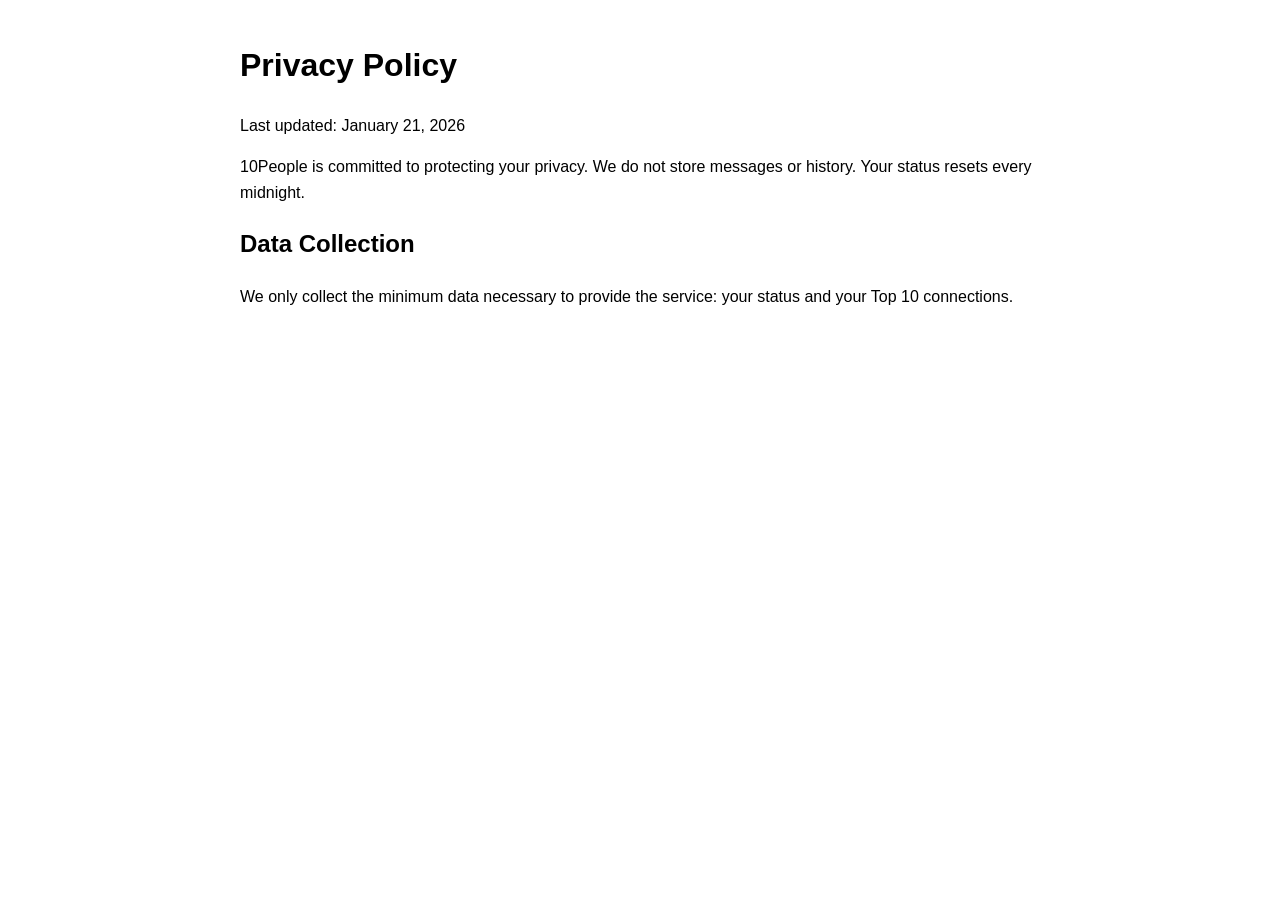
==== privacy.html @ 8b4cac40 "Initial 10People website deployment to root" ====
<!DOCTYPE html>
<html lang="en">
<head>
    <meta charset="UTF-8">
    <title>Privacy Policy - 10People</title>
    <style>body{font-family:sans-serif;line-height:1.6;max-width:800px;margin:40px auto;padding:0 20px;}</style>
</head>
<body>
    <h1>Privacy Policy</h1>
    <p>Last updated: January 21, 2026</p>
    <p>10People is committed to protecting your privacy. We do not store messages or history. Your status resets every midnight.</p>
    <h2>Data Collection</h2>
    <p>We only collect the minimum data necessary to provide the service: your status and your Top 10 connections.</p>
</body>
</html>
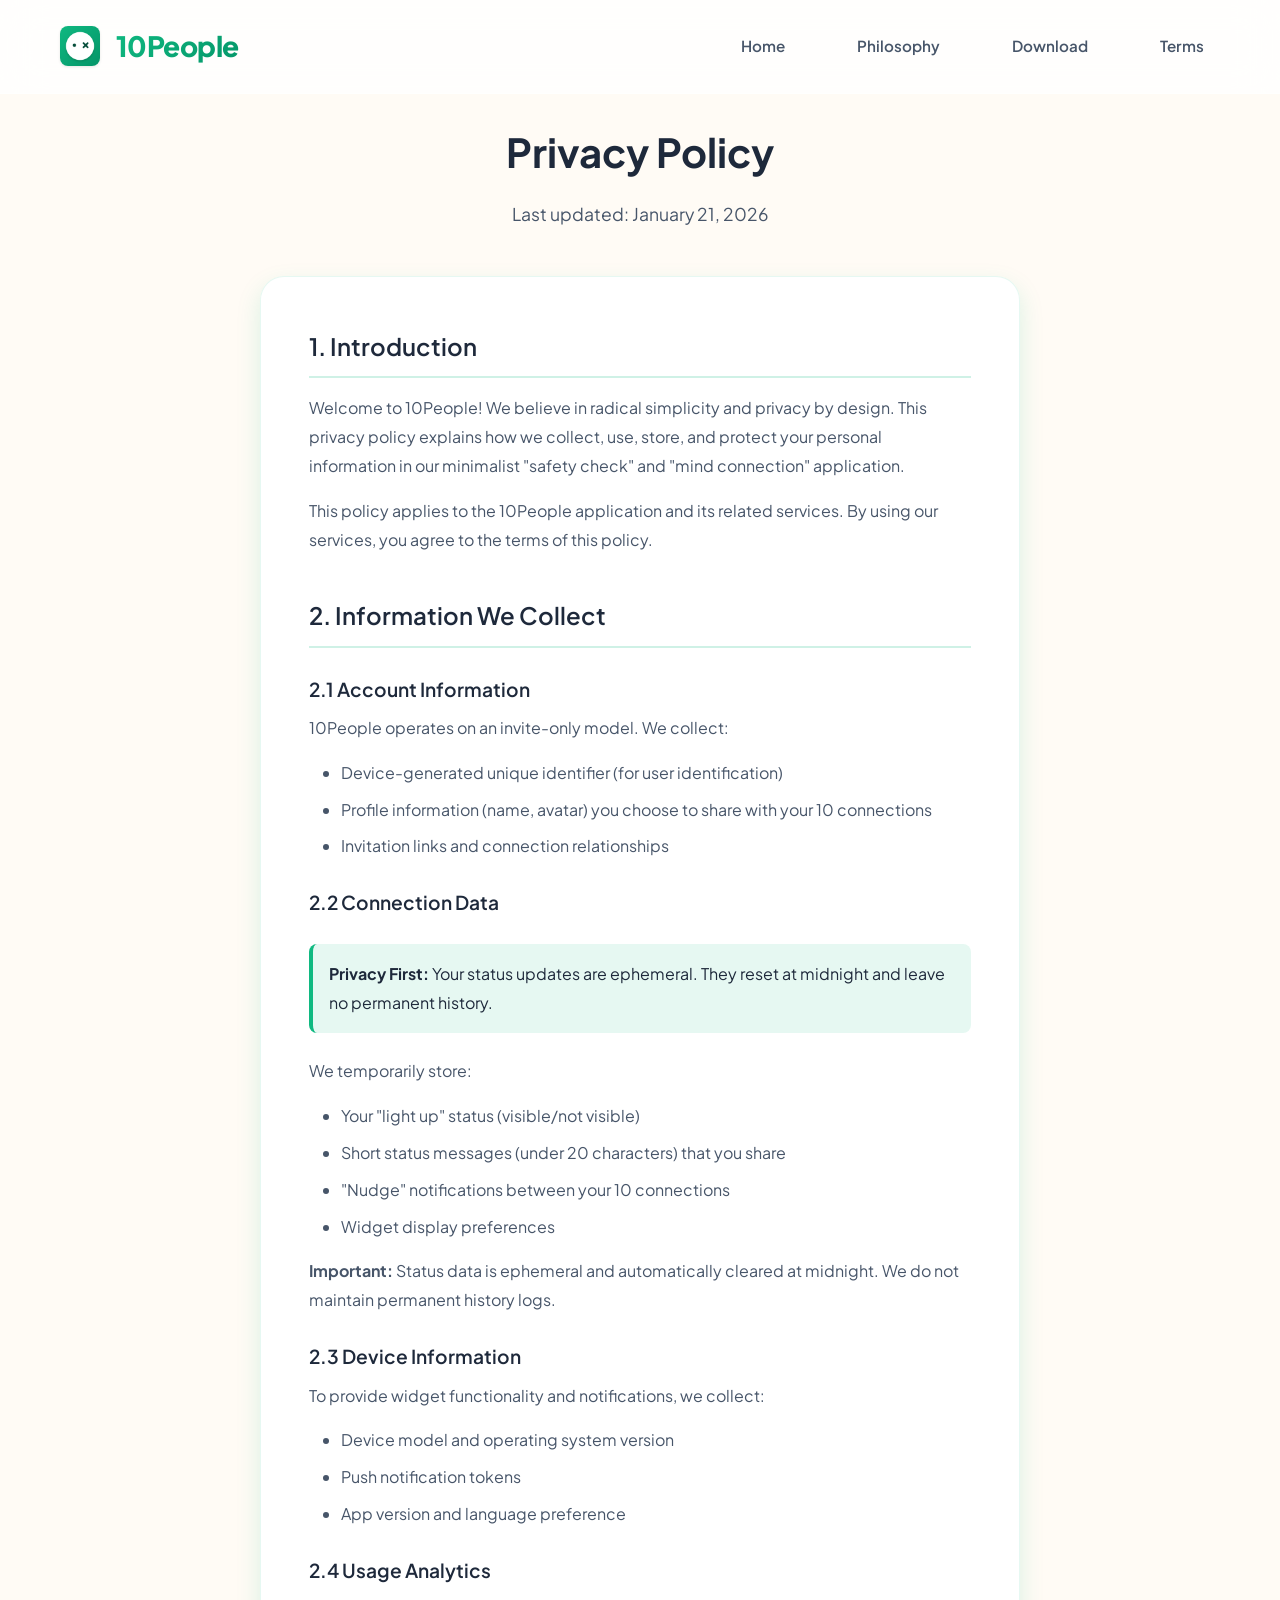
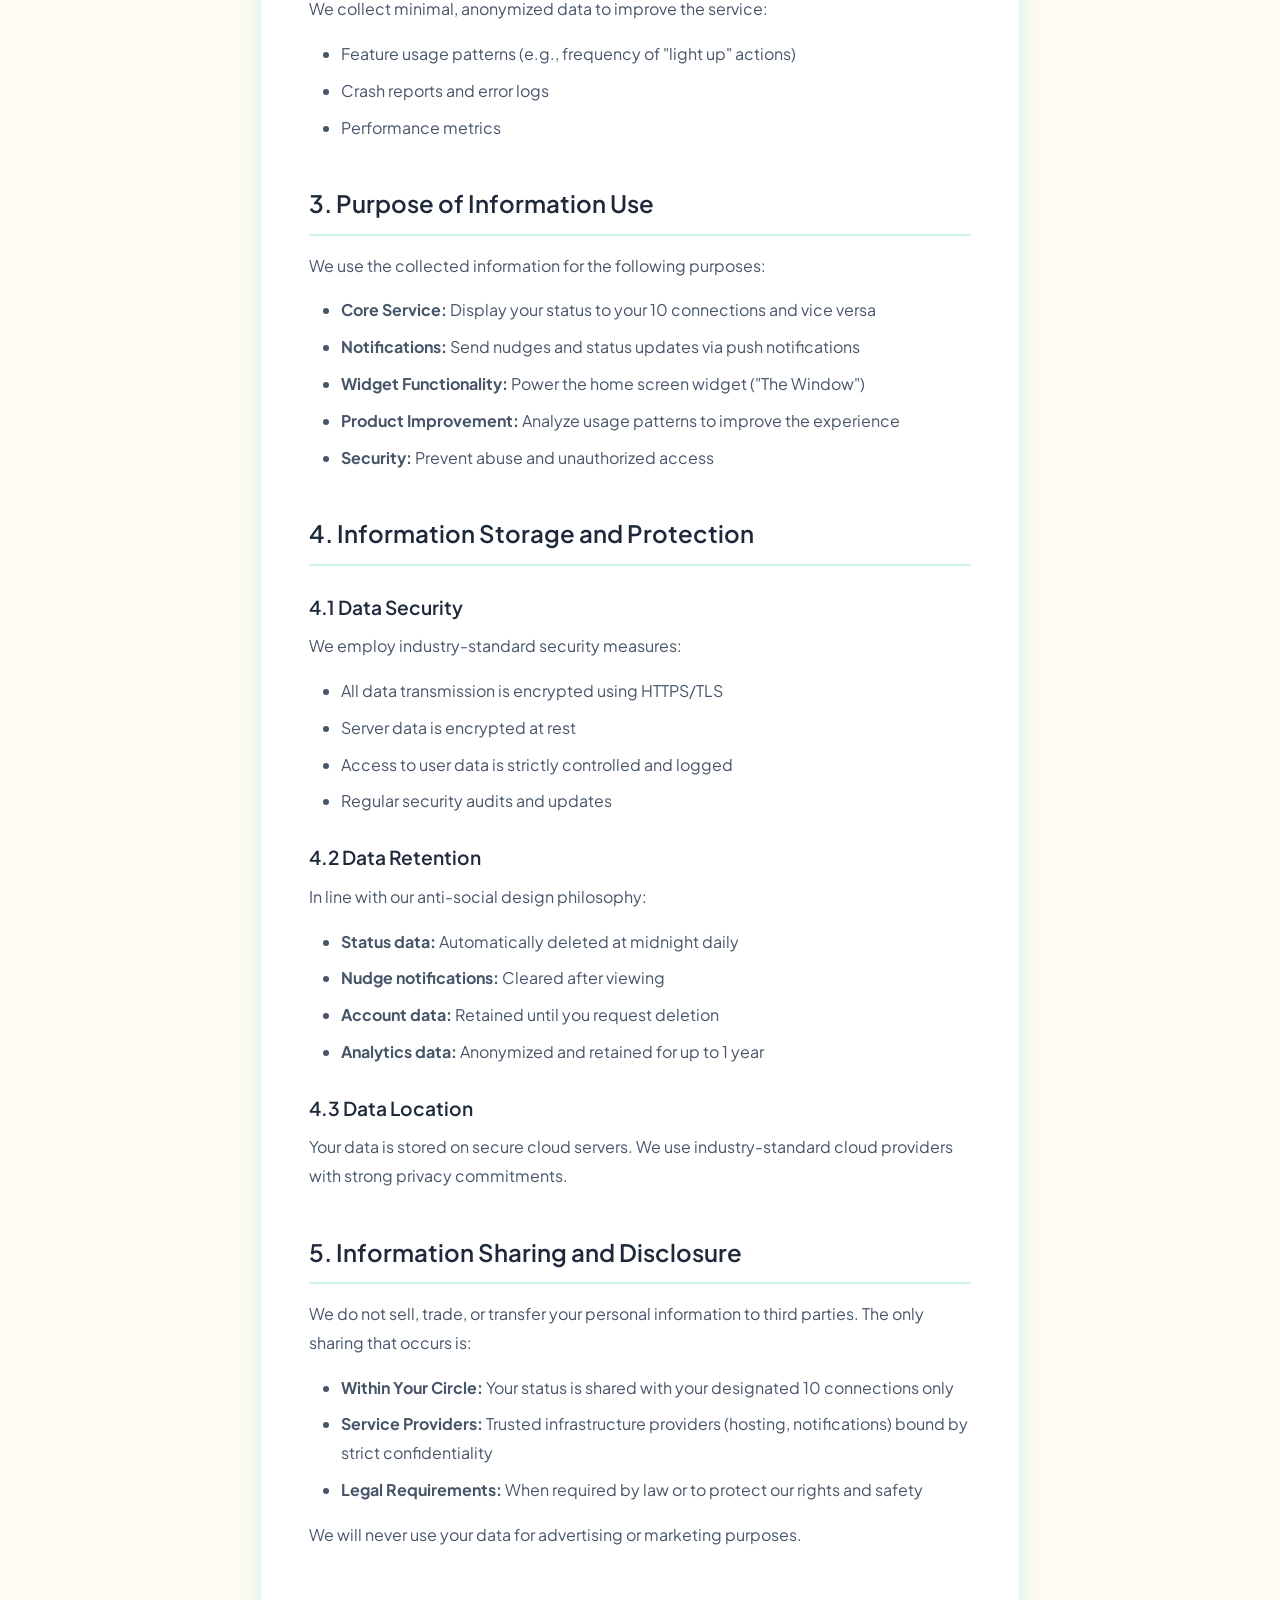
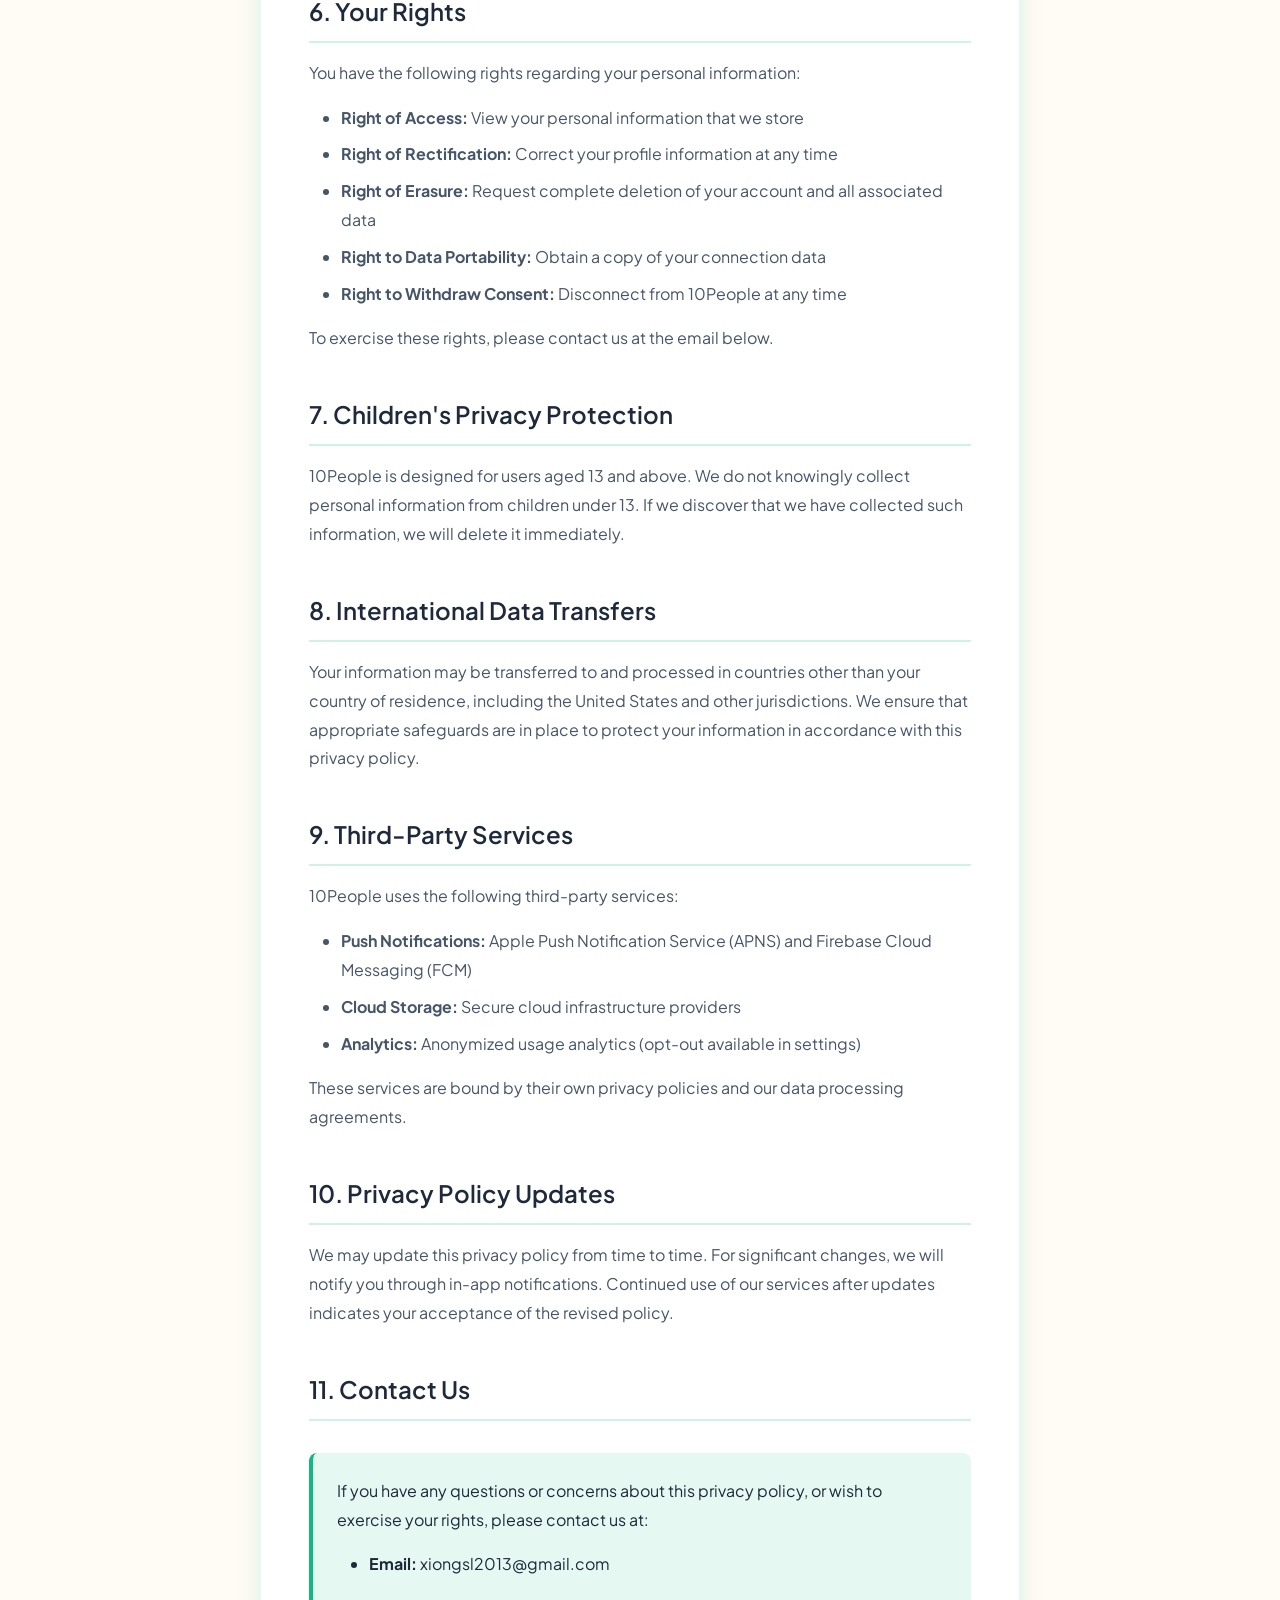
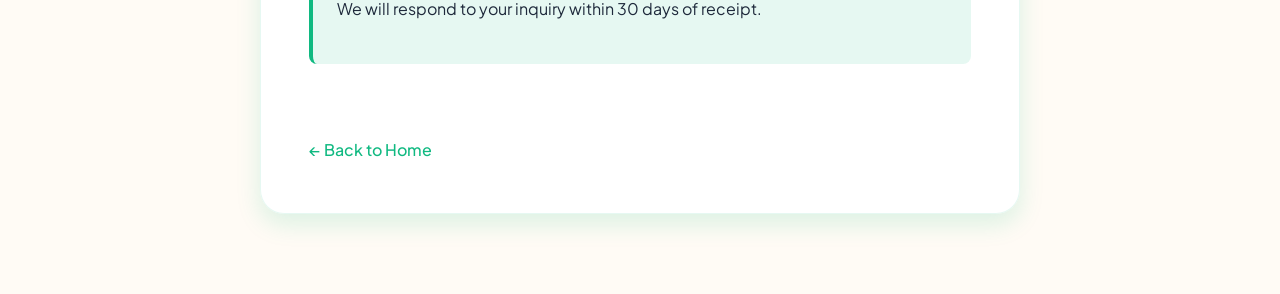
==== commit c769e8b4: "Add Privacy Policy and Terms of Service pages for 10People - Created privacy.html with 10People-spec" ====
--- a/privacy.html
+++ b/privacy.html
@@ -2,14 +2,318 @@
 <html lang="en">
 <head>
     <meta charset="UTF-8">
+    <meta name="viewport" content="width=device-width, initial-scale=1.0">
     <title>Privacy Policy - 10People</title>
-    <style>body{font-family:sans-serif;line-height:1.6;max-width:800px;margin:40px auto;padding:0 20px;}</style>
+    <meta name="description" content="10People Privacy Policy - Learn how we collect, use and protect your personal information">
+    <link rel="preconnect" href="https://fonts.googleapis.com">
+    <link rel="preconnect" href="https://fonts.gstatic.com" crossorigin>
+    <link href="https://fonts.googleapis.com/css2?family=Plus+Jakarta+Sans:wght@400;500;600;700;800&display=swap" rel="stylesheet">
+    <link rel="stylesheet" href="styles.css">
+    <link rel="icon" type="image/png" href="assets/icon/app_icon.png">
+    <style>
+        .privacy-container {
+            max-width: 800px;
+            margin: 0 auto;
+            padding: 120px 20px 80px;
+        }
+        
+        .privacy-header {
+            text-align: center;
+            margin-bottom: 3rem;
+        }
+        
+        .privacy-title {
+            font-size: 2.5rem;
+            font-weight: 700;
+            color: var(--text-primary);
+            margin-bottom: 1rem;
+        }
+        
+        .privacy-subtitle {
+            font-size: 1.1rem;
+            color: var(--text-secondary);
+        }
+        
+        .privacy-content {
+            background: rgba(255, 255, 255, 0.95);
+            backdrop-filter: blur(20px);
+            padding: 3rem;
+            border-radius: var(--border-radius-lg);
+            box-shadow: var(--shadow-lg);
+            line-height: 1.8;
+            border: 1px solid rgba(16, 185, 129, 0.1);
+            color: var(--text-secondary);
+        }
+        
+        .privacy-section {
+            margin-bottom: 2.5rem;
+        }
+        
+        .privacy-section h2 {
+            font-size: 1.5rem;
+            font-weight: 600;
+            color: var(--text-primary);
+            margin-bottom: 1rem;
+            padding-bottom: 0.5rem;
+            border-bottom: 2px solid rgba(16, 185, 129, 0.2);
+        }
+        
+        .privacy-section h3 {
+            font-size: 1.2rem;
+            font-weight: 600;
+            color: var(--text-primary);
+            margin: 1.5rem 0 0.5rem;
+        }
+        
+        .privacy-section p {
+            margin-bottom: 1rem;
+        }
+        
+        .privacy-section ul {
+            margin: 1rem 0;
+            padding-left: 2rem;
+        }
+        
+        .privacy-section li {
+            margin-bottom: 0.5rem;
+        }
+        
+        .highlight {
+            background-color: rgba(16, 185, 129, 0.1);
+            padding: 1rem;
+            border-radius: 8px;
+            border-left: 4px solid var(--primary-color);
+            margin: 1.5rem 0;
+            color: var(--text-primary);
+        }
+        
+        .contact-info {
+            background-color: rgba(16, 185, 129, 0.1);
+            padding: 1.5rem;
+            border-radius: 8px;
+            border-left: 4px solid var(--primary-color);
+            margin: 2rem 0;
+            color: var(--text-primary);
+        }
+        
+        .back-link {
+            display: inline-block;
+            margin-top: 2rem;
+            color: var(--primary-color);
+            text-decoration: none;
+            font-weight: 500;
+        }
+        
+        .back-link:hover {
+            text-decoration: underline;
+        }
+        
+        @media (max-width: 768px) {
+            .privacy-container {
+                padding: 100px 15px 60px;
+            }
+            
+            .privacy-content {
+                padding: 2rem;
+            }
+            
+            .privacy-title {
+                font-size: 2rem;
+            }
+        }
+    </style>
 </head>
 <body>
-    <h1>Privacy Policy</h1>
-    <p>Last updated: January 21, 2026</p>
-    <p>10People is committed to protecting your privacy. We do not store messages or history. Your status resets every midnight.</p>
-    <h2>Data Collection</h2>
-    <p>We only collect the minimum data necessary to provide the service: your status and your Top 10 connections.</p>
+    <!-- Navbar -->
+    <nav class="navbar">
+        <div class="nav-container">
+            <div class="nav-logo">
+                <img src="assets/icon/app_icon.png" alt="10People" class="logo-img">
+                <span class="logo-text">10People</span>
+            </div>
+            <div class="nav-menu">
+                <a href="index.html" class="nav-link">Home</a>
+                <a href="index.html#features" class="nav-link">Philosophy</a>
+                <a href="index.html#download" class="nav-link">Download</a>
+                <a href="terms.html" class="nav-link">Terms</a>
+            </div>
+        </div>
+    </nav>
+
+    <div class="privacy-container">
+        <div class="privacy-header">
+            <h1 class="privacy-title">Privacy Policy</h1>
+            <p class="privacy-subtitle">Last updated: January 21, 2026</p>
+        </div>
+
+        <div class="privacy-content">
+            <div class="privacy-section">
+                <h2>1. Introduction</h2>
+                <p>
+                    Welcome to 10People! We believe in radical simplicity and privacy by design. 
+                    This privacy policy explains how we collect, use, store, and protect your personal information 
+                    in our minimalist "safety check" and "mind connection" application.
+                </p>
+                <p>
+                    This policy applies to the 10People application and its related services. By using our services, 
+                    you agree to the terms of this policy.
+                </p>
+            </div>
+
+            <div class="privacy-section">
+                <h2>2. Information We Collect</h2>
+                
+                <h3>2.1 Account Information</h3>
+                <p>10People operates on an invite-only model. We collect:</p>
+                <ul>
+                    <li>Device-generated unique identifier (for user identification)</li>
+                    <li>Profile information (name, avatar) you choose to share with your 10 connections</li>
+                    <li>Invitation links and connection relationships</li>
+                </ul>
+
+                <h3>2.2 Connection Data</h3>
+                <div class="highlight">
+                    <strong>Privacy First:</strong> Your status updates are ephemeral. They reset at midnight and leave no permanent history.
+                </div>
+                <p>We temporarily store:</p>
+                <ul>
+                    <li>Your "light up" status (visible/not visible)</li>
+                    <li>Short status messages (under 20 characters) that you share</li>
+                    <li>"Nudge" notifications between your 10 connections</li>
+                    <li>Widget display preferences</li>
+                </ul>
+                <p><strong>Important:</strong> Status data is ephemeral and automatically cleared at midnight. We do not maintain permanent history logs.</p>
+
+                <h3>2.3 Device Information</h3>
+                <p>To provide widget functionality and notifications, we collect:</p>
+                <ul>
+                    <li>Device model and operating system version</li>
+                    <li>Push notification tokens</li>
+                    <li>App version and language preference</li>
+                </ul>
+
+                <h3>2.4 Usage Analytics</h3>
+                <p>We collect minimal, anonymized data to improve the service:</p>
+                <ul>
+                    <li>Feature usage patterns (e.g., frequency of "light up" actions)</li>
+                    <li>Crash reports and error logs</li>
+                    <li>Performance metrics</li>
+                </ul>
+            </div>
+
+            <div class="privacy-section">
+                <h2>3. Purpose of Information Use</h2>
+                <p>We use the collected information for the following purposes:</p>
+                <ul>
+                    <li><strong>Core Service:</strong> Display your status to your 10 connections and vice versa</li>
+                    <li><strong>Notifications:</strong> Send nudges and status updates via push notifications</li>
+                    <li><strong>Widget Functionality:</strong> Power the home screen widget ("The Window")</li>
+                    <li><strong>Product Improvement:</strong> Analyze usage patterns to improve the experience</li>
+                    <li><strong>Security:</strong> Prevent abuse and unauthorized access</li>
+                </ul>
+            </div>
+
+            <div class="privacy-section">
+                <h2>4. Information Storage and Protection</h2>
+                
+                <h3>4.1 Data Security</h3>
+                <p>We employ industry-standard security measures:</p>
+                <ul>
+                    <li>All data transmission is encrypted using HTTPS/TLS</li>
+                    <li>Server data is encrypted at rest</li>
+                    <li>Access to user data is strictly controlled and logged</li>
+                    <li>Regular security audits and updates</li>
+                </ul>
+
+                <h3>4.2 Data Retention</h3>
+                <p>In line with our anti-social design philosophy:</p>
+                <ul>
+                    <li><strong>Status data:</strong> Automatically deleted at midnight daily</li>
+                    <li><strong>Nudge notifications:</strong> Cleared after viewing</li>
+                    <li><strong>Account data:</strong> Retained until you request deletion</li>
+                    <li><strong>Analytics data:</strong> Anonymized and retained for up to 1 year</li>
+                </ul>
+
+                <h3>4.3 Data Location</h3>
+                <p>Your data is stored on secure cloud servers. We use industry-standard cloud providers with strong privacy commitments.</p>
+            </div>
+
+            <div class="privacy-section">
+                <h2>5. Information Sharing and Disclosure</h2>
+                <p>We do not sell, trade, or transfer your personal information to third parties. The only sharing that occurs is:</p>
+                <ul>
+                    <li><strong>Within Your Circle:</strong> Your status is shared with your designated 10 connections only</li>
+                    <li><strong>Service Providers:</strong> Trusted infrastructure providers (hosting, notifications) bound by strict confidentiality</li>
+                    <li><strong>Legal Requirements:</strong> When required by law or to protect our rights and safety</li>
+                </ul>
+                <p>We will never use your data for advertising or marketing purposes.</p>
+            </div>
+
+            <div class="privacy-section">
+                <h2>6. Your Rights</h2>
+                <p>You have the following rights regarding your personal information:</p>
+                <ul>
+                    <li><strong>Right of Access:</strong> View your personal information that we store</li>
+                    <li><strong>Right of Rectification:</strong> Correct your profile information at any time</li>
+                    <li><strong>Right of Erasure:</strong> Request complete deletion of your account and all associated data</li>
+                    <li><strong>Right to Data Portability:</strong> Obtain a copy of your connection data</li>
+                    <li><strong>Right to Withdraw Consent:</strong> Disconnect from 10People at any time</li>
+                </ul>
+                <p>To exercise these rights, please contact us at the email below.</p>
+            </div>
+
+            <div class="privacy-section">
+                <h2>7. Children's Privacy Protection</h2>
+                <p>
+                    10People is designed for users aged 13 and above. We do not knowingly collect personal information 
+                    from children under 13. If we discover that we have collected such information, we will delete it immediately.
+                </p>
+            </div>
+
+            <div class="privacy-section">
+                <h2>8. International Data Transfers</h2>
+                <p>
+                    Your information may be transferred to and processed in countries other than your country of residence, 
+                    including the United States and other jurisdictions. We ensure that appropriate safeguards are in place 
+                    to protect your information in accordance with this privacy policy.
+                </p>
+            </div>
+
+            <div class="privacy-section">
+                <h2>9. Third-Party Services</h2>
+                <p>10People uses the following third-party services:</p>
+                <ul>
+                    <li><strong>Push Notifications:</strong> Apple Push Notification Service (APNS) and Firebase Cloud Messaging (FCM)</li>
+                    <li><strong>Cloud Storage:</strong> Secure cloud infrastructure providers</li>
+                    <li><strong>Analytics:</strong> Anonymized usage analytics (opt-out available in settings)</li>
+                </ul>
+                <p>These services are bound by their own privacy policies and our data processing agreements.</p>
+            </div>
+
+            <div class="privacy-section">
+                <h2>10. Privacy Policy Updates</h2>
+                <p>
+                    We may update this privacy policy from time to time. For significant changes, we will notify you 
+                    through in-app notifications. Continued use of our services after updates indicates your acceptance 
+                    of the revised policy.
+                </p>
+            </div>
+
+            <div class="privacy-section">
+                <h2>11. Contact Us</h2>
+                <div class="contact-info">
+                    <p>If you have any questions or concerns about this privacy policy, or wish to exercise your rights, please contact us at:</p>
+                    <ul>
+                        <li><strong>Email:</strong> xiongsl2013@gmail.com</li>
+                    </ul>
+                    <p>We will respond to your inquiry within 30 days of receipt.</p>
+                </div>
+            </div>
+
+            <a href="index.html" class="back-link">← Back to Home</a>
+        </div>
+    </div>
+
+    <script src="script.js"></script>
 </body>
 </html>
--- a/styles.css
+++ b/styles.css
@@ -0,0 +1,1013 @@
+/* 全局样式重置 */
+* {
+    margin: 0;
+    padding: 0;
+    box-sizing: border-box;
+}
+
+:root {
+    /* 10People 温暖明亮主题配色 */
+    --primary-color: #10B981;
+    --primary-dark: #059669;
+    --primary-light: #34D399;
+    --primary-gradient: linear-gradient(135deg, #10B981 0%, #059669 100%);
+    --secondary-gradient: linear-gradient(135deg, #34D399 0%, #10B981 100%);
+    --accent-gradient: linear-gradient(135deg, #F59E0B 0%, #D97706 100%);
+    --danger-gradient: linear-gradient(135deg, #EF4444 0%, #DC2626 100%);
+    --dark-gradient: linear-gradient(135deg, #0F172A 0%, #1E293B 100%);
+    --glass-bg: rgba(255, 255, 255, 0.1);
+    --glass-border: rgba(255, 255, 255, 0.2);
+    --text-primary: #1e293b;
+    --text-secondary: #475569;
+    --text-muted: #94a3b8;
+    --bg-primary: #ffffff;
+    --bg-secondary: #f8fafc;
+    --bg-dark: #0f172a;
+    --shadow-sm: 0 1px 3px rgba(0, 0, 0, 0.1);
+    --shadow-md: 0 4px 6px rgba(16, 185, 129, 0.1);
+    --shadow-lg: 0 10px 25px rgba(16, 185, 129, 0.15);
+    --shadow-xl: 0 20px 40px rgba(16, 185, 129, 0.2);
+    --border-radius: 16px;
+    --border-radius-sm: 8px;
+    --border-radius-lg: 24px;
+}
+
+body {
+    font-family: 'Plus Jakarta Sans', -apple-system, BlinkMacSystemFont, 'Segoe UI', 'Roboto', 'Oxygen', 'Ubuntu', 'Cantarell', sans-serif;
+    line-height: 1.6;
+    color: var(--text-primary);
+    background: #FFFBF5;
+    overflow-x: hidden;
+}
+
+.container {
+    max-width: 1200px;
+    margin: 0 auto;
+    padding: 0 20px;
+}
+
+/* 导航栏样式 */
+.navbar {
+    position: fixed;
+    top: 0;
+    left: 0;
+    right: 0;
+    background: rgba(255, 255, 255, 0.8);
+    backdrop-filter: blur(20px);
+    -webkit-backdrop-filter: blur(20px);
+    border-bottom: 1px solid rgba(255, 255, 255, 0.2);
+    z-index: 1000;
+    padding: 1.5rem 0;
+    transition: all 0.3s ease;
+}
+
+.navbar.scrolled {
+    background: rgba(255, 255, 255, 0.95);
+    box-shadow: var(--shadow-md);
+    padding: 1rem 0;
+}
+
+.nav-container {
+    max-width: 1200px;
+    margin: 0 auto;
+    padding: 0 20px;
+    display: flex;
+    justify-content: space-between;
+    align-items: center;
+}
+
+.nav-logo {
+    display: flex;
+    align-items: center;
+    gap: 16px;
+    transition: transform 0.3s ease;
+}
+
+.nav-logo:hover {
+    transform: scale(1.05);
+}
+
+.logo-img {
+    width: 40px;
+    height: 40px;
+    border-radius: var(--border-radius-sm);
+    box-shadow: var(--shadow-sm);
+    transition: all 0.3s ease;
+}
+
+.logo-img:hover {
+    box-shadow: var(--shadow-md);
+    transform: rotate(5deg);
+}
+
+.logo-text {
+    font-size: 1.75rem;
+    font-weight: 800;
+    background: var(--primary-gradient);
+    -webkit-background-clip: text;
+    -webkit-text-fill-color: transparent;
+    background-clip: text;
+    letter-spacing: -0.02em;
+}
+
+.nav-menu {
+    display: flex;
+    gap: 2.5rem;
+    align-items: center;
+}
+
+.nav-link {
+    text-decoration: none;
+    color: var(--text-secondary);
+    font-weight: 600;
+    font-size: 0.95rem;
+    position: relative;
+    transition: all 0.3s ease;
+    padding: 0.5rem 1rem;
+    border-radius: var(--border-radius-sm);
+}
+
+.nav-link:hover {
+    color: var(--primary-color);
+    background: rgba(16, 185, 129, 0.1);
+    transform: translateY(-2px);
+}
+
+.nav-link::after {
+    content: '';
+    position: absolute;
+    bottom: -2px;
+    left: 50%;
+    width: 0;
+    height: 2px;
+    background: var(--primary-gradient);
+    transition: all 0.3s ease;
+    transform: translateX(-50%);
+}
+
+.nav-link:hover::after {
+    width: 80%;
+}
+
+/* 英雄区域样式 */
+.hero {
+    padding: 140px 0 100px;
+    text-align: center;
+    background: linear-gradient(135deg, #10B981 0%, #059669 50%, #34D399 100%);
+    color: white;
+    position: relative;
+    overflow: hidden;
+}
+
+.hero::before {
+    content: '';
+    position: absolute;
+    top: 0;
+    left: 0;
+    right: 0;
+    bottom: 0;
+    background: url('data:image/svg+xml,<svg xmlns="http://www.w3.org/2000/svg" viewBox="0 0 100 100"><defs><pattern id="ai-pattern" width="50" height="50" patternUnits="userSpaceOnUse"><circle cx="25" cy="25" r="2" fill="rgba(255,255,255,0.1)"/><circle cx="10" cy="10" r="1" fill="rgba(255,255,255,0.1)"/><circle cx="40" cy="15" r="1.5" fill="rgba(255,255,255,0.1)"/><circle cx="15" cy="40" r="1" fill="rgba(255,255,255,0.1)"/><circle cx="35" cy="35" r="0.5" fill="rgba(255,255,255,0.1)"/></pattern></defs><rect width="100" height="100" fill="url(%23ai-pattern)"/></svg>');
+    opacity: 0.4;
+    animation: neuralNetwork 15s ease-in-out infinite;
+}
+
+.hero::after {
+    content: '';
+    position: absolute;
+    top: 0;
+    left: 0;
+    right: 0;
+    bottom: 0;
+    background: linear-gradient(45deg, transparent 30%, rgba(255, 255, 255, 0.1) 50%, transparent 70%);
+    animation: dataFlow 8s ease-in-out infinite;
+    pointer-events: none;
+}
+
+@keyframes float {
+    0%, 100% { transform: translateY(0px) rotate(0deg); }
+    50% { transform: translateY(-20px) rotate(1deg); }
+}
+
+.hero-container {
+    max-width: 900px;
+    margin: 0 auto;
+    padding: 0 20px;
+    position: relative;
+    z-index: 2;
+}
+
+.hero-title {
+    font-size: 4rem;
+    font-weight: 900;
+    margin-bottom: 1.5rem;
+    letter-spacing: -0.03em;
+    background: linear-gradient(135deg, #ffffff 0%, #f0f9ff 100%);
+    -webkit-background-clip: text;
+    -webkit-text-fill-color: transparent;
+    background-clip: text;
+    text-shadow: 0 4px 8px rgba(0, 0, 0, 0.1);
+    animation: fadeInUp 1s ease-out;
+}
+
+.hero-subtitle {
+    font-size: 1.75rem;
+    font-weight: 500;
+    margin-bottom: 2.5rem;
+    opacity: 0.95;
+    color: rgba(255, 255, 255, 0.9);
+    animation: fadeInUp 1s ease-out 0.2s both;
+}
+
+.hero-description {
+    font-size: 1.2rem;
+    line-height: 1.8;
+    margin-bottom: 3.5rem;
+    opacity: 0.85;
+    max-width: 700px;
+    margin-left: auto;
+    margin-right: auto;
+    color: rgba(255, 255, 255, 0.9);
+    animation: fadeInUp 1s ease-out 0.4s both;
+}
+
+.hero-buttons {
+    display: flex;
+    gap: 1.5rem;
+    justify-content: center;
+    flex-wrap: wrap;
+    animation: fadeInUp 1s ease-out 0.6s both;
+}
+
+/* 按钮样式 */
+.btn {
+    display: inline-flex;
+    align-items: center;
+    justify-content: center;
+    padding: 16px 32px;
+    border-radius: var(--border-radius);
+    text-decoration: none;
+    font-weight: 700;
+    font-size: 1.1rem;
+    transition: all 0.4s cubic-bezier(0.4, 0, 0.2, 1);
+    border: none;
+    cursor: pointer;
+    position: relative;
+    overflow: hidden;
+    min-width: 160px;
+    box-shadow: var(--shadow-lg);
+}
+
+.btn::before {
+    content: '';
+    position: absolute;
+    top: 0;
+    left: -100%;
+    width: 100%;
+    height: 100%;
+    background: linear-gradient(90deg, transparent, rgba(255, 255, 255, 0.3), transparent);
+    transition: left 0.6s ease;
+}
+
+.btn::after {
+    content: '';
+    position: absolute;
+    top: 0;
+    left: 0;
+    right: 0;
+    bottom: 0;
+    background: linear-gradient(135deg, rgba(16, 185, 129, 0.1), rgba(52, 211, 153, 0.1));
+    opacity: 0;
+    transition: opacity 0.3s ease;
+    border-radius: var(--border-radius);
+}
+
+.btn:hover::before {
+    left: 100%;
+}
+
+.btn:hover::after {
+    opacity: 1;
+}
+
+.btn-primary {
+    background: var(--dark-gradient);
+    color: white;
+    border: 2px solid transparent;
+}
+
+.btn-primary:hover {
+    transform: translateY(-4px) scale(1.02);
+    box-shadow: var(--shadow-xl);
+    background: linear-gradient(135deg, #065F46 0%, #064E3B 100%);
+}
+
+.btn-secondary {
+    background: rgba(255, 255, 255, 0.1);
+    color: white;
+    border: 2px solid rgba(255, 255, 255, 0.3);
+    backdrop-filter: blur(10px);
+}
+
+.btn-secondary:hover {
+    background: rgba(255, 255, 255, 0.2);
+    border-color: rgba(255, 255, 255, 0.6);
+    transform: translateY(-4px) scale(1.02);
+    box-shadow: var(--shadow-xl);
+}
+
+/* 功能特性区域 */
+.features {
+    padding: 100px 0;
+    background: linear-gradient(135deg, #f8fafc 0%, #e2e8f0 100%);
+    position: relative;
+}
+
+.features::before {
+    content: '';
+    position: absolute;
+    top: 0;
+    left: 0;
+    right: 0;
+    bottom: 0;
+    background: url('data:image/svg+xml,<svg xmlns="http://www.w3.org/2000/svg" viewBox="0 0 100 100"><defs><pattern id="dots" width="20" height="20" patternUnits="userSpaceOnUse"><circle cx="10" cy="10" r="1" fill="rgba(16,185,129,0.1)"/></pattern></defs><rect width="100" height="100" fill="url(%23dots)"/></svg>');
+    opacity: 0.5;
+}
+
+.section-title {
+    font-size: 3rem;
+    font-weight: 800;
+    text-align: center;
+    margin-bottom: 1.5rem;
+    background: var(--primary-gradient);
+    -webkit-background-clip: text;
+    -webkit-text-fill-color: transparent;
+    background-clip: text;
+    letter-spacing: -0.02em;
+    position: relative;
+    z-index: 2;
+}
+
+.section-subtitle {
+    font-size: 1.3rem;
+    text-align: center;
+    color: var(--text-secondary);
+    margin-bottom: 5rem;
+    font-weight: 500;
+    position: relative;
+    z-index: 2;
+}
+
+.features-grid {
+    display: grid;
+    grid-template-columns: repeat(auto-fit, minmax(380px, 1fr));
+    gap: 2.5rem;
+    margin-top: 4rem;
+    position: relative;
+    z-index: 2;
+}
+
+.feature-card {
+    background: rgba(255, 255, 255, 0.9);
+    backdrop-filter: blur(20px);
+    padding: 2.5rem;
+    border-radius: var(--border-radius-lg);
+    box-shadow: var(--shadow-lg);
+    transition: all 0.4s cubic-bezier(0.4, 0, 0.2, 1);
+    border: 1px solid rgba(255, 255, 255, 0.2);
+    position: relative;
+    overflow: hidden;
+}
+
+.feature-card::before {
+    content: '';
+    position: absolute;
+    top: 0;
+    left: 0;
+    right: 0;
+    height: 4px;
+    background: var(--primary-gradient);
+    transform: scaleX(0);
+    transition: transform 0.4s ease;
+}
+
+.feature-card:hover::before {
+    transform: scaleX(1);
+}
+
+.feature-card:hover {
+    transform: translateY(-8px) scale(1.02);
+    box-shadow: var(--shadow-xl);
+    background: rgba(255, 255, 255, 0.95);
+}
+
+.feature-icon {
+    width: 80px;
+    height: 80px;
+    background: var(--primary-gradient);
+    border-radius: var(--border-radius);
+    display: flex;
+    align-items: center;
+    justify-content: center;
+    margin-bottom: 2rem;
+    color: white;
+    box-shadow: var(--shadow-md);
+    transition: all 0.3s ease;
+    position: relative;
+    overflow: hidden;
+}
+
+.feature-icon::before {
+    content: '';
+    position: absolute;
+    top: -50%;
+    left: -50%;
+    width: 200%;
+    height: 200%;
+    background: linear-gradient(45deg, transparent, rgba(255, 255, 255, 0.1), transparent);
+    transform: rotate(45deg);
+    transition: all 0.6s ease;
+    opacity: 0;
+}
+
+.feature-icon::after {
+    content: '';
+    position: absolute;
+    top: 0;
+    left: 0;
+    right: 0;
+    bottom: 0;
+    border-radius: var(--border-radius);
+    background: linear-gradient(135deg, rgba(102, 126, 234, 0.2), rgba(240, 147, 251, 0.2));
+    opacity: 0;
+    transition: opacity 0.3s ease;
+}
+
+.feature-card:hover .feature-icon::before {
+    opacity: 1;
+    transform: rotate(45deg) translate(100%, 100%);
+}
+
+.feature-card:hover .feature-icon::after {
+    opacity: 1;
+}
+
+.feature-card:hover .feature-icon {
+    transform: scale(1.1) rotate(5deg);
+    box-shadow: 0 0 30px rgba(102, 126, 234, 0.4), var(--shadow-lg);
+    animation: aiGlow 2s ease-in-out infinite;
+}
+
+.feature-title {
+    font-size: 1.6rem;
+    font-weight: 700;
+    margin-bottom: 1.2rem;
+    color: var(--text-primary);
+    letter-spacing: -0.01em;
+}
+
+.feature-description {
+    color: var(--text-secondary);
+    line-height: 1.7;
+    font-size: 1rem;
+}
+
+/* 下载区域 */
+.download {
+    padding: 100px 0;
+    background: var(--bg-dark);
+    color: white;
+    position: relative;
+    overflow: hidden;
+}
+
+.download::before {
+    content: '';
+    position: absolute;
+    top: 0;
+    left: 0;
+    right: 0;
+    bottom: 0;
+    background: linear-gradient(135deg, #1a202c 0%, #2d3748 50%, #4a5568 100%);
+    opacity: 0.9;
+}
+
+.download .section-title {
+    color: white;
+    background: linear-gradient(135deg, #ffffff 0%, #e2e8f0 100%);
+    -webkit-background-clip: text;
+    -webkit-text-fill-color: transparent;
+    background-clip: text;
+}
+
+.download .section-subtitle {
+    color: rgba(255, 255, 255, 0.8);
+}
+
+.download-grid {
+    display: grid;
+    grid-template-columns: repeat(auto-fit, minmax(300px, 1fr));
+    gap: 3rem;
+    margin-top: 4rem;
+    max-width: 800px;
+    margin-left: auto;
+    margin-right: auto;
+    position: relative;
+    z-index: 2;
+}
+
+.download-card {
+    background: rgba(255, 255, 255, 0.1);
+    backdrop-filter: blur(20px);
+    padding: 3rem 2rem;
+    border-radius: var(--border-radius-lg);
+    text-align: center;
+    border: 1px solid rgba(255, 255, 255, 0.2);
+    transition: all 0.4s cubic-bezier(0.4, 0, 0.2, 1);
+    position: relative;
+    overflow: hidden;
+}
+
+.download-card::before {
+    content: '';
+    position: absolute;
+    top: 0;
+    left: 0;
+    right: 0;
+    bottom: 0;
+    background: var(--accent-gradient);
+    opacity: 0;
+    transition: opacity 0.4s ease;
+}
+
+.download-card:hover::before {
+    opacity: 0.1;
+}
+
+.download-card:hover {
+    transform: translateY(-8px) scale(1.05);
+    box-shadow: 0 25px 50px rgba(0, 0, 0, 0.3);
+    background: rgba(255, 255, 255, 0.15);
+    border-color: rgba(255, 255, 255, 0.3);
+}
+
+.download-icon {
+    width: 80px;
+    height: 80px;
+    background: var(--accent-gradient);
+    border-radius: var(--border-radius);
+    display: flex;
+    align-items: center;
+    justify-content: center;
+    margin: 0 auto 2rem;
+    color: white;
+    box-shadow: var(--shadow-lg);
+    transition: all 0.3s ease;
+    position: relative;
+    z-index: 2;
+}
+
+.download-card:hover .download-icon {
+    transform: scale(1.1) rotate(10deg);
+    box-shadow: 0 0 40px rgba(79, 172, 254, 0.5), var(--shadow-xl);
+    animation: aiGlow 3s ease-in-out infinite;
+}
+
+.download-card h3 {
+    font-size: 1.8rem;
+    font-weight: 700;
+    margin-bottom: 0.8rem;
+    color: white;
+    position: relative;
+    z-index: 2;
+}
+
+.download-card p {
+    color: rgba(255, 255, 255, 0.8);
+    margin-bottom: 2rem;
+    font-size: 1.1rem;
+    position: relative;
+    z-index: 2;
+}
+
+/* How It Works Section */
+.how-it-works {
+    padding: 100px 0;
+    background: var(--bg-primary);
+    position: relative;
+}
+
+.steps-grid {
+    display: grid;
+    grid-template-columns: repeat(auto-fit, minmax(300px, 1fr));
+    gap: 3rem;
+    margin-top: 4rem;
+    margin-bottom: 5rem;
+}
+
+.step-card {
+    background: rgba(255, 255, 255, 0.9);
+    backdrop-filter: blur(20px);
+    padding: 3rem 2rem;
+    border-radius: var(--border-radius-lg);
+    box-shadow: var(--shadow-lg);
+    transition: all 0.4s cubic-bezier(0.4, 0, 0.2, 1);
+    border: 1px solid rgba(255, 255, 255, 0.2);
+    text-align: center;
+    position: relative;
+    overflow: hidden;
+}
+
+.step-card::before {
+    content: '';
+    position: absolute;
+    top: 0;
+    left: 0;
+    right: 0;
+    height: 4px;
+    background: var(--primary-gradient);
+    transform: scaleX(0);
+    transition: transform 0.4s ease;
+}
+
+.step-card:hover::before {
+    transform: scaleX(1);
+}
+
+.step-card:hover {
+    transform: translateY(-8px) scale(1.02);
+    box-shadow: var(--shadow-xl);
+}
+
+.step-number {
+    width: 60px;
+    height: 60px;
+    background: var(--primary-gradient);
+    border-radius: 50%;
+    display: flex;
+    align-items: center;
+    justify-content: center;
+    margin: 0 auto 1.5rem;
+    color: white;
+    font-size: 1.8rem;
+    font-weight: 800;
+    box-shadow: var(--shadow-md);
+    transition: all 0.3s ease;
+}
+
+.step-card:hover .step-number {
+    transform: scale(1.1) rotate(360deg);
+    box-shadow: var(--shadow-lg);
+}
+
+.step-title {
+    font-size: 1.6rem;
+    font-weight: 700;
+    margin-bottom: 1rem;
+    color: var(--text-primary);
+}
+
+.step-description {
+    color: var(--text-secondary);
+    line-height: 1.7;
+    font-size: 1rem;
+}
+
+.viral-section {
+    background: linear-gradient(135deg, rgba(16, 185, 129, 0.1) 0%, rgba(52, 211, 153, 0.1) 100%);
+    padding: 3rem;
+    border-radius: var(--border-radius-lg);
+    text-align: center;
+    border: 2px solid rgba(16, 185, 129, 0.2);
+    margin-top: 4rem;
+}
+
+.viral-title {
+    font-size: 2rem;
+    font-weight: 800;
+    margin-bottom: 1.5rem;
+    background: var(--primary-gradient);
+    -webkit-background-clip: text;
+    -webkit-text-fill-color: transparent;
+    background-clip: text;
+}
+
+.viral-description {
+    font-size: 1.2rem;
+    line-height: 1.8;
+    color: var(--text-secondary);
+    max-width: 800px;
+    margin: 0 auto;
+}
+
+/* 页脚样式 */
+.footer {
+    background: var(--dark-gradient);
+    color: white;
+    padding: 4rem 0 2rem;
+    position: relative;
+    overflow: hidden;
+}
+
+.footer::before {
+    content: '';
+    position: absolute;
+    top: 0;
+    left: 0;
+    right: 0;
+    bottom: 0;
+    background: url('data:image/svg+xml,<svg xmlns="http://www.w3.org/2000/svg" viewBox="0 0 100 100"><defs><pattern id="footer-dots" width="10" height="10" patternUnits="userSpaceOnUse"><circle cx="5" cy="5" r="0.5" fill="rgba(255,255,255,0.1)"/></pattern></defs><rect width="100" height="100" fill="url(%23footer-dots)"/></svg>');
+    opacity: 0.3;
+}
+
+.footer-content {
+    display: flex;
+    justify-content: space-between;
+    align-items: center;
+    margin-bottom: 3rem;
+    position: relative;
+    z-index: 2;
+}
+
+.footer-logo {
+    display: flex;
+    align-items: center;
+    gap: 16px;
+}
+
+.footer-logo .logo-text {
+    color: white;
+    font-size: 1.5rem;
+    font-weight: 800;
+}
+
+.footer-logo .logo-img {
+    width: 40px;
+    height: 40px;
+    border-radius: var(--border-radius-sm);
+    box-shadow: var(--shadow-md);
+}
+
+.footer-links {
+    display: flex;
+    gap: 2.5rem;
+}
+
+.footer-links a {
+    color: rgba(255, 255, 255, 0.8);
+    text-decoration: none;
+    font-weight: 500;
+    transition: all 0.3s ease;
+    padding: 0.5rem 1rem;
+    border-radius: var(--border-radius-sm);
+}
+
+.footer-links a:hover {
+    color: white;
+    background: rgba(255, 255, 255, 0.1);
+    transform: translateY(-2px);
+}
+
+.footer-bottom {
+    text-align: center;
+    padding-top: 2rem;
+    border-top: 1px solid rgba(255, 255, 255, 0.2);
+    color: rgba(255, 255, 255, 0.6);
+    position: relative;
+    z-index: 2;
+}
+
+/* 响应式设计 */
+@media (max-width: 768px) {
+    .nav-menu {
+        display: none;
+    }
+    
+    .hero-title {
+        font-size: 2.5rem;
+    }
+    
+    .hero-subtitle {
+        font-size: 1.2rem;
+    }
+    
+    .hero-buttons {
+        flex-direction: column;
+        align-items: center;
+    }
+    
+    .features-grid {
+        grid-template-columns: 1fr;
+    }
+    
+    .download-grid {
+        grid-template-columns: repeat(auto-fit, minmax(200px, 1fr));
+    }
+    
+    .steps-grid {
+        grid-template-columns: 1fr;
+    }
+    
+    .viral-section {
+        padding: 2rem 1.5rem;
+    }
+    
+    .viral-title {
+        font-size: 1.5rem;
+    }
+    
+    .viral-description {
+        font-size: 1rem;
+    }
+    
+    .footer-content {
+        flex-direction: column;
+        gap: 1rem;
+        text-align: center;
+    }
+    
+    .footer-links {
+        flex-wrap: wrap;
+        justify-content: center;
+    }
+}
+
+@media (max-width: 480px) {
+    .hero {
+        padding: 100px 0 60px;
+    }
+    
+    .hero-title {
+        font-size: 2rem;
+    }
+    
+    .section-title {
+        font-size: 2rem;
+    }
+    
+    .feature-card,
+    .download-card {
+        padding: 1.5rem;
+    }
+}
+
+/* 平滑滚动 */
+html {
+    scroll-behavior: smooth;
+}
+
+/* 加载动画 */
+@keyframes fadeInUp {
+    from {
+        opacity: 0;
+        transform: translateY(30px);
+    }
+    to {
+        opacity: 1;
+        transform: translateY(0);
+    }
+}
+
+@keyframes slideInLeft {
+    from {
+        opacity: 0;
+        transform: translateX(-50px);
+    }
+    to {
+        opacity: 1;
+        transform: translateX(0);
+    }
+}
+
+@keyframes slideInRight {
+    from {
+        opacity: 0;
+        transform: translateX(50px);
+    }
+    to {
+        opacity: 1;
+        transform: translateX(0);
+    }
+}
+
+@keyframes pulse {
+    0%, 100% {
+        transform: scale(1);
+    }
+    50% {
+        transform: scale(1.05);
+    }
+}
+
+@keyframes aiGlow {
+    0%, 100% {
+        box-shadow: 0 0 20px rgba(16, 185, 129, 0.3);
+    }
+    50% {
+        box-shadow: 0 0 40px rgba(16, 185, 129, 0.6), 0 0 60px rgba(52, 211, 153, 0.3);
+    }
+}
+
+@keyframes neuralNetwork {
+    0% {
+        transform: translateY(0px) rotate(0deg);
+        opacity: 0.3;
+    }
+    25% {
+        transform: translateY(-10px) rotate(90deg);
+        opacity: 0.6;
+    }
+    50% {
+        transform: translateY(-20px) rotate(180deg);
+        opacity: 0.9;
+    }
+    75% {
+        transform: translateY(-10px) rotate(270deg);
+        opacity: 0.6;
+    }
+    100% {
+        transform: translateY(0px) rotate(360deg);
+        opacity: 0.3;
+    }
+}
+
+@keyframes dataFlow {
+    0% {
+        transform: translateX(-100%);
+        opacity: 0;
+    }
+    50% {
+        opacity: 1;
+    }
+    100% {
+        transform: translateX(100%);
+        opacity: 0;
+    }
+}
+
+@keyframes matrixRain {
+    0% {
+        transform: translateY(-100vh);
+        opacity: 0;
+    }
+    10% {
+        opacity: 1;
+    }
+    90% {
+        opacity: 1;
+    }
+    100% {
+        transform: translateY(100vh);
+        opacity: 0;
+    }
+}
+
+@keyframes hologram {
+    0%, 100% {
+        opacity: 0.8;
+        transform: scale(1);
+    }
+    50% {
+        opacity: 1;
+        transform: scale(1.02);
+    }
+}
+
+@keyframes circuitPulse {
+    0%, 100% {
+        stroke-dashoffset: 0;
+    }
+    50% {
+        stroke-dashoffset: 20;
+    }
+}
+
+.feature-card,
+.download-card {
+    animation: fadeInUp 0.8s ease-out;
+}
+
+.nav-logo {
+    animation: slideInLeft 0.8s ease-out;
+}
+
+.nav-menu {
+    animation: slideInRight 0.8s ease-out;
+}
+
+/* 滚动条样式 */
+::-webkit-scrollbar {
+    width: 8px;
+}
+
+::-webkit-scrollbar-track {
+    background: #f1f1f1;
+}
+
+::-webkit-scrollbar-thumb {
+    background: #c1c1c1;
+    border-radius: 4px;
+}
+
+::-webkit-scrollbar-thumb:hover {
+    background: #a8a8a8;
+}
